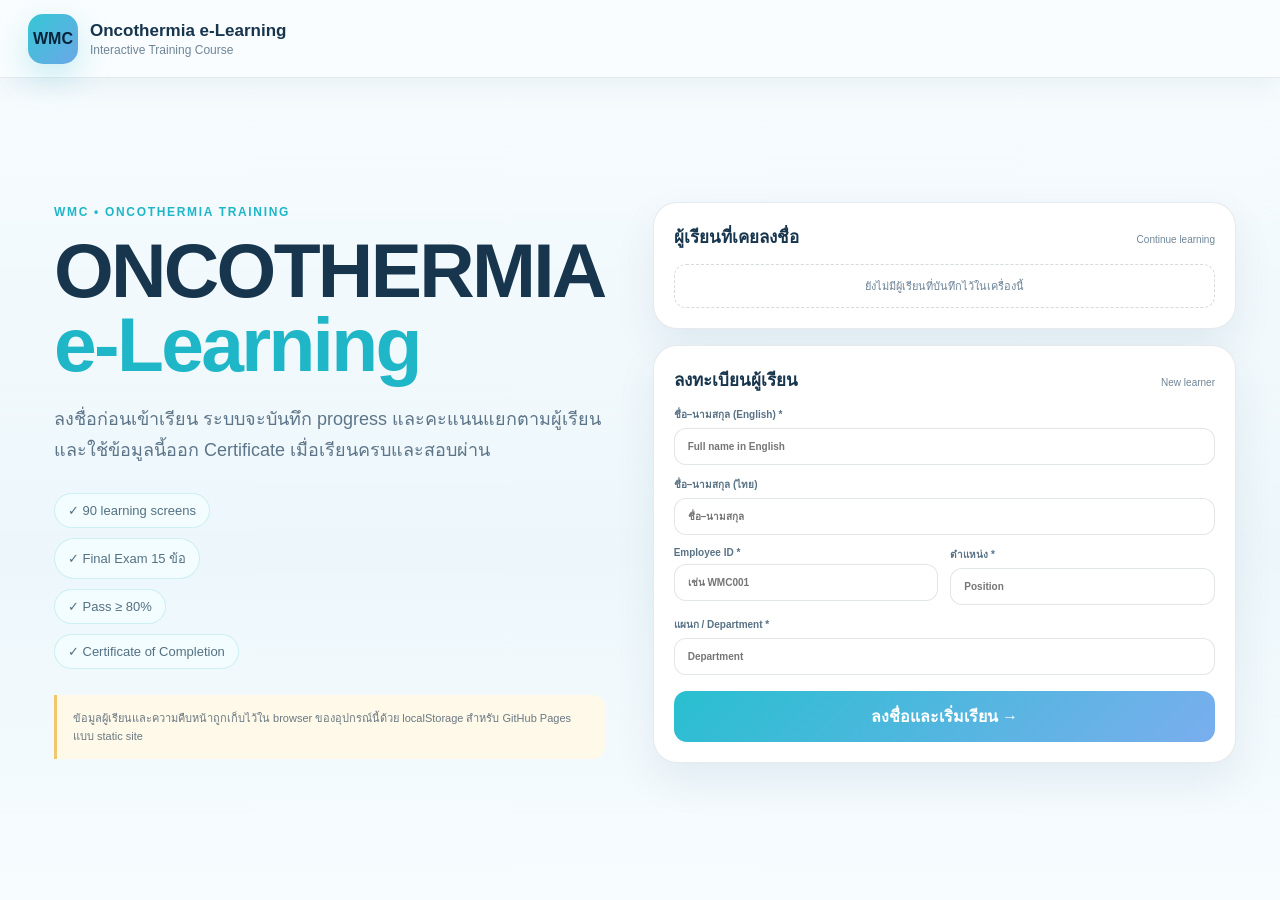
==== index.html @ c60dc958 "upload" ====
<!doctype html>
<html lang="th">
<head>
  <meta charset="utf-8">
  <meta name="viewport" content="width=device-width, initial-scale=1, viewport-fit=cover">
  <meta name="theme-color" content="#f6fbfe">
  <title>Oncothermia e-Learning | WMC</title>
  <link rel="stylesheet" href="styles.css?v=18.0">
</head>
<body class="signedOut">
<div id="app">
  <header class="topbar">
    <button class="brand" id="homeBtn" aria-label="Course home">
      <span class="brandMark">WMC</span>
      <span><b>Oncothermia e‑Learning</b><small>Interactive Training Course</small></span>
    </button>

    <div class="progressWrap">
      <div class="progressLabel"><span>COURSE PROGRESS</span><strong id="progressText">0%</strong></div>
      <div class="progress"><i id="progressBar"></i></div>
    </div>

    <div class="learnerChip">
      <span class="learnerAvatar" id="userInitials">WMC</span>
      <span class="learnerInfo"><b id="userName">Learner</b><small id="userMeta"></small></span>
      <button id="switchLearnerBtn" type="button">เปลี่ยนผู้เรียน</button>
    </div>

    <nav class="topActions">
      <button id="fullscreenBtn" type="button">⛶ Full screen</button>
      <button id="examBtn" type="button">📝 Final Exam</button>
      <button id="certificateBtn" type="button">🏅 Certificate</button>
    </nav>
  </header>

  <main>
    <section id="signinView" class="view signinView">
      <div class="signinHero">
        <div class="kicker">WMC • ONCOTHERMIA TRAINING</div>
        <h1>ONCOTHERMIA<br><span>e‑Learning</span></h1>
        <p>ลงชื่อก่อนเข้าเรียน ระบบจะบันทึก progress และคะแนนแยกตามผู้เรียน และใช้ข้อมูลนี้ออก Certificate เมื่อเรียนครบและสอบผ่าน</p>
        <div class="signinFeatures">
          <span>✓ 90 learning screens</span>
          <span>✓ Final Exam 15 ข้อ</span>
          <span>✓ Pass ≥ 80%</span>
          <span>✓ Certificate of Completion</span>
        </div>
        <div class="signinNotice">ข้อมูลผู้เรียนและความคืบหน้าถูกเก็บไว้ใน browser ของอุปกรณ์นี้ด้วย localStorage สำหรับ GitHub Pages แบบ static site</div>
      </div>

      <div class="signinPanel">
        <div class="savedBox">
          <div class="panelTitle"><span>ผู้เรียนที่เคยลงชื่อ</span><small>Continue learning</small></div>
          <div id="savedLearners" class="savedLearners"></div>
        </div>

        <form id="signinForm" class="registrationCard">
          <div class="panelTitle"><span>ลงทะเบียนผู้เรียน</span><small>New learner</small></div>
          <div class="formGrid">
            <label class="full">ชื่อ–นามสกุล (English) *<input id="regNameEn" autocomplete="name" placeholder="Full name in English" required></label>
            <label class="full">ชื่อ–นามสกุล (ไทย)<input id="regNameTh" placeholder="ชื่อ–นามสกุล"></label>
            <label>Employee ID *<input id="regEmployeeId" placeholder="เช่น WMC001" required></label>
            <label>ตำแหน่ง *<input id="regPosition" placeholder="Position" required></label>
            <label class="full">แผนก / Department *<input id="regDepartment" placeholder="Department" required></label>
          </div>
          <button class="primary signinSubmit" type="submit">ลงชื่อและเริ่มเรียน →</button>
        </form>
      </div>
    </section>

    <section id="homeView" class="view homeView hidden">
      <div class="heroCopy">
        <div class="kicker">WMC • ONCOTHERMIA TRAINING</div>
        <h1>ONCOTHERMIA<br><span>อองโคเทอร์เมียกับการรักษามะเร็ง</span></h1>
        <p>e‑Learning สร้างจาก PowerPoint ฉบับที่จัดรูปแบบเสร็จแล้ว โดยคงเนื้อหาและภาพต้นฉบับ พร้อมระบบติดตามความคืบหน้า แบบทดสอบ และ Certificate</p>
        <div class="welcomeLine">ยินดีต้อนรับ <b id="welcomeName"></b></div>
        <div class="heroStats"><div><b>5</b><span>Lessons</span></div><div><b>90</b><span>Screens</span></div><div><b>15</b><span>Exam questions</span></div></div>
        <div class="heroButtons"><button class="primary" id="startBtn" type="button">เริ่มเรียน →</button><button id="resumeBtn" type="button">เรียนต่อจากล่าสุด</button></div>
      </div>
      <div class="heroImage"><img src="assets/slides/slide-001.png?v=7.0" alt="Oncothermia course cover"></div>
      <div class="lessonGrid" id="lessonGrid"></div>
      <div class="sourceNote">เนื้อหาในคอร์สนี้ยึดตาม PPTX ต้นฉบับ รวมถึง evidence และ case examples ตามแหล่งข้อมูลและช่วงเวลาที่ปรากฏในต้นฉบับ</div>
    </section>

    <section id="courseView" class="view courseView hidden">
      <aside class="lessonRail" id="lessonRail"></aside>
      <div class="viewerColumn">
        <div class="viewerMeta"><div><span id="lessonLabel"></span><b id="slideTitle"></b></div><span id="screenCounter"></span></div>
        <div class="slideStage" id="slideStage"></div>
        <div class="viewerControls"><button id="prevBtn" type="button">← Back</button><div class="dots" id="lessonDots"></div><button class="primary" id="nextBtn" type="button">Next →</button></div>
      </div>
    </section>

    <section id="examView" class="view examView hidden">
      <div class="examHeader"><div><div class="kicker">FINAL ASSESSMENT</div><h2>Final Exam</h2><p>15 ข้อ • เกณฑ์ผ่าน 80% • ทำซ้ำได้</p></div><div class="scoreBadge" id="scoreBadge">Not attempted</div></div>
      <form id="examForm"></form>
      <div class="examSubmit"><button type="button" class="primary" id="submitExamBtn">ส่งคำตอบ</button><button type="button" id="backCourseBtn">กลับบทเรียน</button></div>
    </section>

    <section id="certView" class="view certView hidden">
      <div id="certLocked" class="locked"></div>
      <div id="certReady" class="hidden">
        <div class="certTools">
          <div class="certLearnerSummary"><b id="certProfileName"></b><span>Certificate uses the learner profile from sign-in.</span></div>
          <button id="printCertBtn" type="button">🖨 Print / Save PDF</button>
        </div>
                                <article class="certificate certSource" id="certificate">
          <img class="certSourceBg" src="assets/certificate/certificate-template.png" alt="WMC certificate template">
          <img class="certSourceMachineWm" src="assets/certificate/bed-tower-watermark-user.png" alt="Oncothermia machine watermark">
          <div class="certSourceName" id="certName">Learner name</div>
          <div class="certSourceNameTh" id="certThaiName"></div>
          <div class="certSourceCourse">“Oncothermia e‑Learning Program”</div>
          <div class="certSourceCourseTh">ได้ผ่านการเรียนและประเมินผลตามเกณฑ์กำหนดของหลักสูตรเรียบร้อยแล้ว</div>

          <div class="certSourceSignatureBlock">
            <img class="certSourceSignature" src="assets/certificate/signature-asawadech.png" alt="signature">
            <div class="certSourceSigLine"></div>
            <div class="certSourceSigner">Asawadech Sanbua, M.D.</div>
            <div class="certSourceSignerTh">นพ. อัศวเดช แสนบัว</div>
            <div class="certSourceRole">Radiation Oncology and Oncology</div>
            <div class="certSourceRoleTh">รังสีรักษาและมะเร็งวิทยา</div>
          </div>

          <div class="certSourceVerify">
            <div class="certSourceQRWrap">
              <img class="certSourceQRImg" id="certQrImg" alt="Certificate QR code">
              <div class="certSourceQRFallback hidden" id="certQrFallback">QR</div>
            </div>
            <div class="certSourceVerifyInfo">
              <div class="certSourceVerifyTitle">Certificate<br>Verification</div>
              <div class="certSourceVerifyId" id="certId">CERT-0000</div>
              <div class="certSourceVerifyDate" id="certDate">1 January 2026</div>
              <div class="certSourceVerifyMeta">Employee ID <b id="certEmployeeId"></b></div>
              <div class="certSourceVerifyMeta certSourceVerifyMeta2"><span id="certPosition"></span> • <span id="certDepartment"></span></div>
            </div>
          </div>
        </article>
      </div>
    </section>
  </main>
</div>
<div class="toast" id="toast"></div>
<script src="course-data.js?v=18.0"></script>
<script src="app.js?v=18.0"></script>
</body>
</html>
---- styles.css ----
:root{--navy:#071b2d;--navy2:#0b2e4b;--panel:#0d2942;--teal:#20b8c4;--cyan:#51dbe0;--blue:#4b94df;--white:#f7fbff;--ink:#eaf5ff;--muted:#95acc0;--line:rgba(255,255,255,.13);--good:#73dda0;--bad:#ff8f97;--gold:#f0c76c;--shadow:0 24px 70px rgba(0,0,0,.34);}
*{box-sizing:border-box}html,body{margin:0;min-height:100%;background:#051422;color:var(--ink);font-family:'Leelawadee UI','Tahoma','Arial',system-ui,sans-serif}button,input{font:inherit}.hidden{display:none!important}button{cursor:pointer}.topbar{height:92px;position:sticky;top:0;z-index:50;background:rgba(5,20,34,.96);backdrop-filter:blur(16px);border-bottom:1px solid var(--line);display:grid;grid-template-columns:minmax(230px,1fr) minmax(220px,360px) auto;gap:20px;align-items:center;padding:12px 22px}.brand{border:0;background:transparent;color:white;display:flex;gap:12px;align-items:center;text-align:left}.brandMark{width:50px;height:50px;border-radius:15px;display:grid;place-items:center;background:linear-gradient(135deg,var(--cyan),var(--blue));color:#06233a;font-weight:900;box-shadow:0 12px 35px rgba(32,184,196,.25)}.brand b{display:block;font-size:17px}.brand small{display:block;color:var(--muted);font-size:12px;margin-top:2px}.progressWrap{padding:10px 14px;border:1px solid rgba(81,219,224,.18);border-radius:16px;background:rgba(81,219,224,.05)}.progressLabel{display:flex;justify-content:space-between;font-size:11px;color:#b8dbe7;font-weight:800}.progress{height:6px;background:rgba(255,255,255,.08);border-radius:999px;margin-top:8px;overflow:hidden}.progress i{height:100%;display:block;width:0;background:linear-gradient(90deg,var(--cyan),var(--blue));transition:.3s}.topActions{display:flex;gap:8px}.topActions button,.heroButtons button,.viewerControls button,.examSubmit button,.certTools button{border:1px solid var(--line);background:rgba(255,255,255,.05);color:white;padding:11px 15px;border-radius:13px;font-weight:700}.primary{background:linear-gradient(135deg,var(--teal),var(--blue))!important;color:#062038!important;border-color:transparent!important}main{min-height:calc(100vh - 92px);background:radial-gradient(circle at 80% 0%,rgba(32,184,196,.12),transparent 34%),linear-gradient(135deg,#071b2d,#061320)}.view{max-width:1500px;margin:auto;padding:36px 34px 60px}.homeView{display:grid;grid-template-columns:1fr .9fr;gap:28px}.heroCopy{padding:40px 20px}.kicker{color:var(--cyan);font-size:12px;font-weight:900;letter-spacing:.14em}.heroCopy h1{font-size:clamp(43px,5vw,76px);line-height:1.02;margin:14px 0 20px;letter-spacing:-.03em}.heroCopy h1 span{font-size:.55em;color:#7ee2e5}.heroCopy p{font-size:18px;line-height:1.75;color:#cfe0eb;max-width:760px}.heroStats{display:flex;gap:12px;margin:26px 0}.heroStats div{min-width:130px;border:1px solid var(--line);background:rgba(255,255,255,.04);border-radius:18px;padding:15px}.heroStats b{font-size:30px;color:var(--cyan)}.heroStats span{display:block;color:var(--muted);font-size:12px}.heroButtons{display:flex;gap:10px}.heroImage{align-self:center;border-radius:24px;overflow:hidden;border:1px solid var(--line);box-shadow:var(--shadow);background:white}.heroImage img{display:block;width:100%}.lessonGrid{grid-column:1/-1;display:grid;grid-template-columns:repeat(5,1fr);gap:14px}.lessonCard{border:1px solid var(--line);background:linear-gradient(145deg,rgba(255,255,255,.07),rgba(255,255,255,.025));border-radius:20px;overflow:hidden;color:white;text-align:left;padding:0}.lessonCard img{width:100%;aspect-ratio:16/9;object-fit:cover;display:block;opacity:.9}.lessonCard .copy{padding:14px}.lessonCard b{display:block;font-size:15px}.lessonCard span{display:block;color:var(--muted);font-size:11px;margin-top:5px}.sourceNote{grid-column:1/-1;color:#b9cbd8;border-left:3px solid var(--gold);padding:10px 14px;background:rgba(240,199,108,.07);border-radius:0 12px 12px 0;font-size:12px}.courseView{max-width:none;display:grid;grid-template-columns:245px 1fr;gap:18px;padding:20px}.lessonRail{position:sticky;top:112px;height:calc(100vh - 132px);display:flex;flex-direction:column;gap:8px}.railLesson{border:1px solid var(--line);background:rgba(255,255,255,.035);color:#c4d4e1;border-radius:15px;text-align:left;padding:12px}.railLesson.active{background:rgba(32,184,196,.12);border-color:rgba(81,219,224,.42);color:white}.railLesson b{display:block;font-size:12px}.railLesson span{font-size:10px;color:var(--muted)}.viewerColumn{min-width:0}.viewerMeta{display:flex;justify-content:space-between;align-items:flex-end;gap:20px;margin:0 4px 10px}.viewerMeta span{display:block;color:var(--cyan);font-size:11px;font-weight:800}.viewerMeta b{font-size:16px}.viewerMeta #screenCounter{color:var(--muted);font-size:12px}.slideStage{background:#000;border:1px solid var(--line);border-radius:20px;overflow:hidden;box-shadow:var(--shadow);min-height:68vh;display:grid;place-items:center;position:relative}.slideStage img{width:100%;height:100%;max-height:calc(100vh - 210px);object-fit:contain;display:block}.videoWrap{width:100%;height:calc(100vh - 210px);min-height:500px;position:relative;background:#000;display:grid;place-items:center}.videoWrap video{width:100%;height:100%;object-fit:contain;background:#000}.videoHint{position:absolute;right:16px;bottom:16px;background:rgba(5,20,34,.88);border:1px solid var(--line);padding:8px 11px;border-radius:10px;color:#dceaf4;font-size:11px;pointer-events:none}.viewerControls{display:grid;grid-template-columns:auto 1fr auto;align-items:center;gap:14px;margin-top:12px}.viewerControls button:disabled{opacity:.35;cursor:not-allowed}.dots{display:flex;justify-content:center;flex-wrap:wrap;gap:4px;max-height:30px;overflow:hidden}.dots i{width:6px;height:6px;border-radius:50%;background:rgba(255,255,255,.15)}.dots i.on{background:var(--cyan)}.examView{max-width:980px}.examHeader{display:flex;justify-content:space-between;align-items:flex-end;margin-bottom:22px}.examHeader h2{font-size:46px;margin:4px 0}.examHeader p{color:var(--muted)}.scoreBadge{border:1px solid var(--line);padding:12px 16px;border-radius:16px;color:#cde0ec}.question{border:1px solid var(--line);background:rgba(255,255,255,.035);border-radius:20px;padding:20px;margin:12px 0}.question h3{font-size:16px;line-height:1.55;margin:0 0 12px}.question label{display:block;padding:10px 12px;border-radius:12px;color:#d4e4ee}.question label:hover{background:rgba(255,255,255,.04)}.question .feedback{font-size:12px;color:var(--muted);margin:10px 12px 0}.question.correct{border-color:rgba(115,221,160,.5)}.question.wrong{border-color:rgba(255,143,151,.5)}.examSubmit{display:flex;gap:10px;margin-top:22px}.certView{max-width:1100px}.locked{text-align:center;padding:80px 30px;border:1px solid var(--line);border-radius:24px;background:rgba(255,255,255,.035)}.locked .lockIcon{font-size:54px}.certTools{display:flex;gap:10px;align-items:end;margin-bottom:20px;flex-wrap:wrap}.certTools label{display:flex;flex-direction:column;gap:6px;font-size:12px;color:var(--muted);flex:1}.certTools input{min-width:260px;padding:12px 14px;border-radius:12px;border:1px solid var(--line);background:rgba(255,255,255,.07);color:white}.certificate{aspect-ratio:1.414/1;background:#fff;color:#12283a;padding:46px;border:14px solid #0b2e4a;outline:3px solid #d6ad50;outline-offset:-28px;display:flex;flex-direction:column;align-items:center;justify-content:center;text-align:center;position:relative;box-shadow:var(--shadow)}.certSeal{width:70px;height:70px;border-radius:50%;background:#0b2e4a;color:white;display:grid;place-items:center;font-weight:900}.certOverline{font-size:11px;letter-spacing:.2em;color:#a27b28;margin:10px}.certificate h2{font-family:Georgia,serif;font-size:48px;margin:0;color:#0b2e4a}.certificate p{margin:11px 0 5px}.certName{font-family:Georgia,serif;font-size:36px;min-width:70%;border-bottom:1px solid #bba266;padding:5px 15px}.certCourse{font-size:25px;font-weight:800;margin-top:8px}.certThai{color:#4a6378}.certMeta{width:85%;display:grid;grid-template-columns:repeat(3,1fr);gap:12px;margin-top:28px}.certMeta div{padding:10px;border-top:1px solid #d9d3c5}.certMeta span{display:block;font-size:10px;color:#7b8791}.certMeta b{font-size:12px}.certFooter{font-size:9px;color:#86919a;margin-top:18px}.toast{position:fixed;left:50%;bottom:30px;transform:translate(-50%,20px);opacity:0;pointer-events:none;background:#102c45;border:1px solid var(--line);padding:12px 16px;border-radius:12px;box-shadow:var(--shadow);transition:.25s;z-index:100}.toast.show{opacity:1;transform:translate(-50%,0)}
@media(max-width:1000px){.topbar{grid-template-columns:1fr auto;height:auto}.progressWrap{display:none}.topActions button:first-child{display:none}.homeView{grid-template-columns:1fr}.lessonGrid{grid-template-columns:repeat(2,1fr)}.courseView{grid-template-columns:1fr}.lessonRail{position:static;height:auto;flex-direction:row;overflow:auto}.railLesson{min-width:190px}.slideStage{min-height:auto}.videoWrap{height:auto;aspect-ratio:16/9;min-height:0}}@media(max-width:650px){.topbar{padding:9px 10px}.brandMark{width:40px;height:40px}.brand b{font-size:13px}.brand small{display:none}.topActions button{padding:8px;font-size:11px}.topActions button:nth-child(3){display:none}.view{padding:20px 14px}.heroCopy{padding:15px 2px}.heroStats div{min-width:0;flex:1}.lessonGrid{grid-template-columns:1fr}.viewerMeta b{font-size:13px}.courseView{padding:10px}.slideStage{border-radius:10px}.viewerControls{grid-template-columns:auto 1fr auto}.examHeader{align-items:flex-start;gap:10px}.scoreBadge{font-size:11px}.certificate{padding:25px;border-width:8px}.certificate h2{font-size:32px}.certName{font-size:24px}.certMeta{width:100%}.certTools input{min-width:100%}}
@media print{body{background:white}.topbar,.certTools,.locked{display:none!important}.certView{padding:0;max-width:none}.certificate{box-shadow:none;width:100%;height:auto;page-break-inside:avoid}}

/* Original PowerPoint animated GIF playback (slides 19–20) */
.gifPlayer{overflow:hidden;background:#000}.gifPlayer .animatedGif{width:100%;height:100%;max-height:none;object-fit:contain;background:#000;display:block}.replayBtn{position:absolute;right:16px;bottom:16px;border:1px solid rgba(255,255,255,.25);background:rgba(5,20,34,.82);color:#fff;padding:9px 13px;border-radius:11px;font-weight:800;backdrop-filter:blur(8px);z-index:2}.replayBtn:hover{background:rgba(32,184,196,.88);color:#061c2c}.gifPlayer:fullscreen .animatedGif{width:100vw;height:100vh;object-fit:contain}

/* PowerPoint animation playback: original GIFs converted losslessly in timing to lightweight MP4 */
.pptAnimation{overflow:hidden;background:#000}.pptAnimation .pptVideo{width:100%;height:100%;object-fit:contain;background:#000;display:block}.replayBtn,.pauseBtn{position:absolute;bottom:16px;border:1px solid rgba(255,255,255,.25);background:rgba(5,20,34,.78);color:#fff;padding:9px 13px;border-radius:11px;font-weight:800;backdrop-filter:blur(8px);z-index:3}.replayBtn{right:16px}.pauseBtn{right:112px}.replayBtn:hover,.pauseBtn:hover{background:rgba(32,184,196,.9);color:#061c2c}


/* v4: never crop teaching slides or PowerPoint animation frames */
.slideStage{
  width:100%;
  height:calc(100vh - 215px);
  min-height:520px;
  max-height:860px;
  overflow:hidden;
  display:flex;
  align-items:center;
  justify-content:center;
  background:#000;
}
.slideStage > img{
  width:auto !important;
  height:auto !important;
  max-width:100% !important;
  max-height:100% !important;
  object-fit:contain !important;
  object-position:center center !important;
  flex:0 0 auto;
}
.videoWrap,
.pptAnimation{
  width:100% !important;
  height:100% !important;
  min-height:0 !important;
  display:flex !important;
  align-items:center !important;
  justify-content:center !important;
  overflow:hidden !important;
  background:#000 !important;
}
.videoWrap video,
.pptAnimation .pptVideo{
  width:100% !important;
  height:100% !important;
  max-width:100% !important;
  max-height:100% !important;
  object-fit:contain !important;
  object-position:center center !important;
}
@media(max-width:1000px){
  .slideStage{height:auto;min-height:0;aspect-ratio:16/9;max-height:none}
  .videoWrap,.pptAnimation{height:100% !important;aspect-ratio:auto !important}
}

/* v5: learner sign-in + per-user course records */
.topbar{grid-template-columns:minmax(230px,1fr) minmax(220px,340px) minmax(250px,340px) auto;gap:14px}
.learnerChip{display:flex;align-items:center;gap:9px;border:1px solid rgba(81,219,224,.18);background:rgba(81,219,224,.045);border-radius:16px;padding:7px 8px 7px 9px;min-width:0}
.learnerAvatar{width:35px;height:35px;flex:0 0 35px;border-radius:12px;background:linear-gradient(135deg,var(--cyan),var(--blue));display:grid;place-items:center;color:#06233a;font-size:11px;font-weight:900}
.learnerInfo{min-width:0;flex:1}.learnerInfo b,.learnerInfo small{display:block;white-space:nowrap;overflow:hidden;text-overflow:ellipsis}.learnerInfo b{font-size:12px}.learnerInfo small{font-size:9px;color:var(--muted);margin-top:2px}.learnerChip button{border:1px solid var(--line);background:rgba(255,255,255,.04);color:#d9e7ef;border-radius:10px;padding:7px 8px;font-size:9px;font-weight:800}
.signedOut .progressWrap,.signedOut .learnerChip,.signedOut .topActions{display:none}.signedOut .topbar{grid-template-columns:1fr;height:78px}.signedOut main{min-height:calc(100vh - 78px)}
.signinView{max-width:1260px;display:grid;grid-template-columns:.9fr 1.1fr;gap:38px;align-items:center;min-height:calc(100vh - 92px);padding-top:46px;padding-bottom:46px}
.signinHero{padding:30px 10px}.signinHero h1{font-size:clamp(52px,6vw,82px);line-height:.96;margin:15px 0 22px;letter-spacing:-.035em}.signinHero h1 span{color:var(--cyan)}.signinHero>p{font-size:18px;line-height:1.75;color:#d1e2ed;max-width:570px}.signinFeatures{display:grid;gap:10px;margin:26px 0}.signinFeatures span{width:max-content;max-width:100%;padding:9px 13px;border-radius:999px;background:rgba(32,184,196,.08);border:1px solid rgba(81,219,224,.2);color:#ccecf0;font-size:13px}.signinNotice{margin-top:26px;padding:14px 16px;border-left:3px solid var(--gold);background:rgba(240,199,108,.07);border-radius:0 12px 12px 0;color:#c9d7df;font-size:11px;line-height:1.65}
.signinPanel{display:grid;gap:16px}.savedBox,.registrationCard{border:1px solid var(--line);background:linear-gradient(145deg,rgba(255,255,255,.075),rgba(255,255,255,.025));border-radius:24px;padding:20px;box-shadow:var(--shadow)}.panelTitle{display:flex;align-items:baseline;justify-content:space-between;gap:12px;margin-bottom:14px}.panelTitle span{font-size:17px;font-weight:900}.panelTitle small{font-size:10px;color:var(--muted)}.savedLearners{display:grid;gap:8px;max-height:205px;overflow:auto}.savedLearner{width:100%;display:grid;grid-template-columns:42px 1fr auto;align-items:center;gap:10px;padding:10px;border:1px solid var(--line);border-radius:14px;background:rgba(255,255,255,.035);color:white;text-align:left}.savedLearner:hover{border-color:rgba(81,219,224,.42);background:rgba(32,184,196,.08)}.savedLearner .avatar{width:38px;height:38px;border-radius:12px;background:rgba(81,219,224,.13);display:grid;place-items:center;color:var(--cyan);font-size:11px;font-weight:900}.savedLearner b,.savedLearner small{display:block}.savedLearner b{font-size:12px}.savedLearner small{font-size:9px;color:var(--muted);margin-top:2px}.savedLearner .continue{font-size:10px;color:var(--cyan);font-weight:800}.noLearners{padding:12px;border:1px dashed var(--line);border-radius:12px;color:var(--muted);font-size:11px;text-align:center}
.formGrid{display:grid;grid-template-columns:1fr 1fr;gap:12px}.formGrid label{display:flex;flex-direction:column;gap:6px;color:#bad0df;font-size:10px;font-weight:700}.formGrid label.full{grid-column:1/-1}.formGrid input{width:100%;border:1px solid var(--line);background:rgba(255,255,255,.055);color:white;border-radius:12px;padding:12px 13px;outline:none}.formGrid input:focus{border-color:rgba(81,219,224,.65);box-shadow:0 0 0 3px rgba(81,219,224,.08)}.signinSubmit{width:100%;margin-top:16px;padding:13px 16px!important;border-radius:13px;border:0;font-weight:900}
.welcomeLine{display:inline-flex;margin-top:14px;padding:7px 11px;border-radius:999px;background:rgba(81,219,224,.08);border:1px solid rgba(81,219,224,.18);font-size:12px;color:#cde8ee}.welcomeLine b{margin-left:5px;color:var(--cyan)}
.certLearnerSummary{flex:1;display:flex;flex-direction:column;gap:3px}.certLearnerSummary b{font-size:13px}.certLearnerSummary span{font-size:10px;color:var(--muted)}.certThaiName{font-size:17px;color:#526d82;margin-top:7px}.certIdentity{display:flex;justify-content:center;gap:28px;flex-wrap:wrap;margin-top:12px;color:#627584;font-size:9px}.certIdentity b{color:#24435b}.certFooter{margin-top:12px}

@media(max-width:1280px){.topbar{grid-template-columns:minmax(220px,1fr) 280px auto}.learnerChip{display:none}.signinView{grid-template-columns:1fr 1.15fr}}
@media(max-width:1000px){.signinView{grid-template-columns:1fr;min-height:auto}.signinHero{padding:10px 4px}.signinHero h1{font-size:58px}.savedLearners{max-height:none}.signedOut .topbar{grid-template-columns:1fr}.signedOut .brand{justify-self:start}}
@media(max-width:650px){.signinView{padding:22px 14px}.signinHero h1{font-size:48px}.signinHero>p{font-size:15px}.formGrid{grid-template-columns:1fr}.formGrid label.full{grid-column:auto}.savedLearner{grid-template-columns:38px 1fr}.savedLearner .continue{display:none}.certIdentity{gap:8px 16px}.certThaiName{font-size:13px}}
@media print{.signinView{display:none!important}.certIdentity{font-size:8pt}.certThaiName{font-size:13pt}}
@media(min-width:1281px){.topbar{grid-template-columns:minmax(220px,1fr) minmax(190px,300px) minmax(210px,280px) auto}.topActions button{padding:10px 12px;font-size:12px}}


/* v6: Light theme inspired by Hormone e-Learning */
:root{
  --navy:#17354d;
  --navy2:#2a5878;
  --panel:#ffffff;
  --teal:#1fb7c8;
  --cyan:#35c7d5;
  --blue:#6ba7e7;
  --white:#ffffff;
  --ink:#17354d;
  --muted:#6f8597;
  --line:rgba(23,53,77,.12);
  --shadow:0 18px 40px rgba(17,64,100,.08);
}
html,body{background:#eef7fb;color:var(--ink)}
main{background:linear-gradient(180deg,#f6fbfe 0%,#edf7fb 58%,#f7fcff 100%)!important}
.topbar{background:rgba(250,253,255,.96)!important;border-bottom:1px solid rgba(23,53,77,.09)!important;box-shadow:0 10px 24px rgba(24,74,108,.05)}
.brand{color:var(--ink)!important}.brand small{color:#6f8597!important}
.progressWrap{background:#fff!important;border:1px solid rgba(23,53,77,.10)!important;box-shadow:var(--shadow)}
.progressLabel{color:#47657d!important}.progress{background:#dfeef5!important}.progress i{background:linear-gradient(90deg,#34c5d8,#75aee9)!important}
.topActions button,.heroButtons button,.viewerControls button,.examSubmit button,.certTools button{background:#fff!important;color:var(--ink)!important;border:1px solid rgba(23,53,77,.12)!important;box-shadow:0 6px 18px rgba(24,74,108,.06)}
.primary{background:linear-gradient(135deg,#28bfd0,#7aaeee)!important;color:#fff!important;border-color:transparent!important}
.learnerChip{background:#fff!important;border:1px solid rgba(23,53,77,.10)!important;box-shadow:var(--shadow)}
.learnerChip button{background:#f6fbfe!important;color:var(--ink)!important;border:1px solid rgba(23,53,77,.10)!important}
.heroImage,.savedBox,.registrationCard,.locked,.question{background:#fff!important;border:1px solid rgba(23,53,77,.10)!important;box-shadow:var(--shadow)}
.kicker,.viewerMeta span,.welcomeLine b,.savedLearner .continue,.signinHero h1 span{color:#1fb7c8!important}
.heroCopy p,.signinHero>p,.locked,.question .feedback,.examHeader p,.sourceNote,.signinNotice{color:#5d7588!important}
.heroStats div{background:#fff!important;border:1px solid rgba(23,53,77,.10)!important;box-shadow:var(--shadow)}
.heroStats b{color:#1fb7c8!important}.heroStats span{color:#6f8597!important}
.sourceNote{background:#fff9e9!important;border-left:3px solid #e1b85d!important}
.lessonCard{background:#fff!important;border:1px solid rgba(23,53,77,.10)!important;color:var(--ink)!important;box-shadow:var(--shadow)}
.lessonCard span{color:#6f8597!important}
.courseView{background:transparent!important}
.lessonRail{gap:10px}
.railLesson{background:#fff!important;color:var(--ink)!important;border:1px solid rgba(23,53,77,.10)!important;box-shadow:0 8px 18px rgba(24,74,108,.05)}
.railLesson.active{background:linear-gradient(180deg,#f2fdff 0%,#ffffff 100%)!important;border-color:rgba(31,183,200,.5)!important;box-shadow:0 12px 28px rgba(31,183,200,.12)}
.railLesson span{color:#6f8597!important}
.viewerMeta b,#screenCounter{color:var(--ink)!important}
.slideStage{background:#fff!important;border:1px solid rgba(23,53,77,.10)!important;box-shadow:var(--shadow)!important}
.videoWrap,.pptAnimation{background:#f7fbfe!important}
.videoWrap video,.pptAnimation .pptVideo{background:#f7fbfe!important}
.replayBtn,.pauseBtn{background:rgba(255,255,255,.92)!important;color:var(--ink)!important;border:1px solid rgba(23,53,77,.12)!important;box-shadow:0 6px 18px rgba(24,74,108,.08)}
.replayBtn:hover,.pauseBtn:hover{background:#1fb7c8!important;color:#fff!important}
.dots i{background:rgba(23,53,77,.16)!important}.dots i.on{background:#1fb7c8!important}
.examHeader h2,.panelTitle span,.heroCopy h1,.signinHero h1,.viewerMeta b,.certificate h2{color:var(--ink)!important}
.scoreBadge{background:#fff!important;border:1px solid rgba(23,53,77,.10)!important;color:var(--ink)!important;box-shadow:var(--shadow)}
.question h3,label{color:var(--ink)!important}
.question label:hover{background:#f6fbfe!important}
.question.correct{border-color:rgba(92,194,128,.5)!important;background:#f7fff9!important}
.question.wrong{border-color:rgba(235,115,115,.4)!important;background:#fff8f8!important}
.certTools label{color:#6f8597!important}.certTools input{background:#fff!important;color:var(--ink)!important;border:1px solid rgba(23,53,77,.12)!important}
.toast{background:#fff!important;color:var(--ink)!important;border:1px solid rgba(23,53,77,.12)!important;box-shadow:var(--shadow)}
.savedLearner{background:#fff!important;border:1px solid rgba(23,53,77,.10)!important;color:var(--ink)!important}
.savedLearner:hover{background:#f2fdff!important;border-color:rgba(31,183,200,.45)!important}
.savedLearner .avatar{background:rgba(31,183,200,.10)!important;color:#1fb7c8!important}
.savedLearner small,.learnerInfo small,.certLearnerSummary span,.certTools label,.panelTitle small,.savedLearner small{color:#6f8597!important}
.noLearners{background:#fff!important;border:1px dashed rgba(23,53,77,.18)!important;color:#6f8597!important}
.formGrid label{color:#587285!important}.formGrid input{background:#fff!important;color:var(--ink)!important;border:1px solid rgba(23,53,77,.12)!important}
.signinFeatures span,.welcomeLine{background:#f3fcfe!important;border:1px solid rgba(31,183,200,.18)!important;color:#537183!important}
.signinNotice{background:#fff9e9!important;color:#6a7882!important}
.signedOut .topbar{background:rgba(250,253,255,.96)!important}
.certificate{box-shadow:0 24px 60px rgba(17,64,100,.10)!important}
@media(max-width:1000px){.topbar{background:#fbfeff!important}}


/* v8 certificate redesign */
.certElegant{aspect-ratio:1.414/1;background:#fffdf9!important;color:#0f5f55!important;padding:34px 38px 28px!important;border:6px solid #0a6a57!important;outline:3px solid #d9ab47!important;outline-offset:-15px!important;justify-content:flex-start!important;overflow:hidden;box-shadow:0 22px 60px rgba(18,78,92,.14)!important}
.certElegant::before,.certElegant::after{content:"";position:absolute;inset:0;pointer-events:none}
.certElegant::before{background:linear-gradient(135deg,rgba(9,107,83,.06),transparent 28%),linear-gradient(315deg,rgba(9,107,83,.05),transparent 28%)}
.certElegant::after{inset:18px;border:1.5px solid rgba(217,171,71,.72)}
.certCorner{position:absolute;width:170px;height:110px;pointer-events:none}
.certCorner::before,.certCorner::after{content:"";position:absolute;border-radius:0 0 90px 0}
.certCorner-tl{left:0;top:0}.certCorner-tr{right:0;top:0;transform:scaleX(-1)}.certCorner-bl{left:0;bottom:0;transform:scaleY(-1)}.certCorner-br{right:0;bottom:0;transform:scale(-1)}
.certCorner::before{left:-24px;top:-26px;width:165px;height:120px;background:linear-gradient(135deg,#0c6a57 0%,#0a755f 48%,#14553a 100%);border:4px solid #d8ab4f;box-shadow:0 2px 0 rgba(255,255,255,.55) inset}
.certCorner::after{left:10px;top:8px;width:112px;height:74px;border:2px solid rgba(255,244,219,.8);background:transparent}
.certBgPattern{position:absolute;opacity:.12;pointer-events:none}
.certBgPattern-left{left:34px;top:120px;bottom:48px;width:165px;background:radial-gradient(circle at 50% 4%,transparent 76%,rgba(190,210,205,.5) 77% 78%,transparent 79%),linear-gradient(180deg,transparent 0 8%,rgba(190,210,205,.8) 8% 8.6%,transparent 8.6% 16%,rgba(190,210,205,.75) 16% 16.7%,transparent 16.7% 100%);filter:blur(.2px)}
.certBgPattern-right{right:28px;top:86px;bottom:62px;width:165px;background:radial-gradient(circle at 20% 10%,rgba(190,210,205,.4) 0 4px,transparent 4px),radial-gradient(circle at 50% 28%,rgba(190,210,205,.4) 0 4px,transparent 4px),radial-gradient(circle at 72% 52%,rgba(190,210,205,.4) 0 4px,transparent 4px),linear-gradient(28deg,transparent 48%,rgba(190,210,205,.32) 48.5% 49.5%,transparent 50%),linear-gradient(-24deg,transparent 45%,rgba(190,210,205,.28) 45.5% 46.4%,transparent 47%)}
.certTopBrand{position:relative;z-index:2;text-align:center;margin-top:6px}.certLogoWrap{display:flex;flex-direction:column;align-items:center;gap:2px}.certLogoCircle{width:88px;height:88px;border-radius:50%;border:4px solid #0e6d5a;color:#0e6d5a;display:grid;place-items:center;font-weight:900;font-size:26px;letter-spacing:.04em;background:radial-gradient(circle at 30% 30%,#f9fffd,#e8f6f0)}.certLogoSub{font-size:8px;letter-spacing:.18em;color:#0e6d5a;margin-top:2px}.certHospitalName{font-family:Georgia,serif;font-size:18px;font-weight:700;color:#125848;margin-top:5px}.certHospitalThai{font-size:11px;font-weight:700;color:#1a6a59}.certCenterName{font-family:Georgia,serif;font-size:16px;font-weight:700;color:#0b6a57;margin-top:6px}.certCenterThai{font-size:10px;font-weight:700;color:#0e6d5a}
.certTitleRow{display:flex;align-items:center;justify-content:center;gap:14px;margin-top:16px;position:relative;z-index:2}.certFlourish{font-size:28px;color:#b2862f}.certElegant .certOverline{font-family:Georgia,serif;font-size:31px;letter-spacing:.02em;color:#a87418;margin:0;font-weight:700}.certOverlineThai{font-size:19px;font-weight:800;color:#b07f22;margin-top:2px}
.certSubcopy{margin-top:12px;font-family:Georgia,serif;font-size:17px;color:#2d5e54}.certSubcopyThai{font-size:15px;font-weight:700;color:#2d6a5d;margin-top:2px}
.certElegant .certName{font-family:Georgia,serif;font-size:43px;letter-spacing:.02em;color:#0f6f5f;min-width:unset;border-bottom:none;padding:0;margin-top:16px;line-height:1.12;font-weight:700;text-transform:uppercase}.certElegant .certThaiName{font-size:24px;color:#0c6657;margin-top:4px;font-weight:700}.certBodyLine{margin-top:16px;font-family:Georgia,serif;font-size:17px;color:#2f5f57}.certElegant .certCourse{font-family:Georgia,serif;font-size:25px;font-weight:700;margin-top:7px;color:#0f6a57}.certElegant .certThai{margin-top:4px;color:#6b7b76;font-size:15px}
.certSignatureWrap{margin-top:18px;text-align:center;position:relative;z-index:2}.certSignature{font-family:"Brush Script MT","Segoe Script",cursive;font-size:58px;line-height:1;color:#6f8ef2;transform:rotate(-8deg);margin-bottom:-8px}.certSignatureLine{width:186px;height:1.5px;background:#b49049;margin:8px auto}.certSignerName{font-family:Georgia,serif;font-size:14px;font-weight:700;color:#226251}.certSignerThai{font-size:11px;font-weight:700;color:#266150}.certSignerRole,.certSignerRoleThai{font-size:10px;color:#61726a;margin-top:3px}
.certVerificationBox{position:absolute;right:42px;bottom:46px;display:grid;grid-template-columns:92px 1fr;gap:14px;align-items:center;background:#fff;border:1.5px solid #d9ab47;border-radius:16px;padding:15px 18px;min-width:310px;box-shadow:0 12px 25px rgba(14,63,70,.08);z-index:3}.certQrPlaceholder{display:grid;place-items:center;height:72px;border-right:1px solid rgba(217,171,71,.35);font-size:12px;font-weight:700;color:#0a6b59;text-align:center;padding-right:8px}.certVerifyTitle{font-size:15px;line-height:1.05;font-weight:800;color:#0a6b59}.certVerifyId{font-size:13px;color:#1a2730;margin-top:6px}.certVerifyDate{font-size:11px;color:#667770;margin-top:2px}.certVerifyMeta{font-size:10px;color:#5e6e69;margin-top:4px}.certVerifyMeta b{color:#18473e}
@media(max-width:650px){.certElegant{padding:20px 20px 24px!important}.certLogoCircle{width:56px;height:56px;font-size:18px}.certHospitalName{font-size:14px}.certCenterName{font-size:12px}.certElegant .certOverline{font-size:19px}.certOverlineThai{font-size:13px}.certElegant .certName{font-size:25px}.certElegant .certThaiName{font-size:16px}.certElegant .certCourse{font-size:17px}.certBodyLine,.certSubcopy,.certSubcopyThai,.certElegant .certThai{font-size:11px}.certSignature{font-size:32px}.certVerificationBox{position:static;margin-top:16px;min-width:0;width:100%;grid-template-columns:72px 1fr;padding:10px 12px}.certBgPattern-left,.certBgPattern-right,.certCorner{display:none}}
@media print{.certElegant{outline-offset:-12px!important;border-width:5px!important;box-shadow:none!important}.certVerificationBox{box-shadow:none}.certTopBrand,.certTitleRow,.certSignatureWrap{break-inside:avoid}}


/* v9 certificate upgrade: more luxurious, custom signature */
.certRoyal{position:relative;aspect-ratio:1.414/1;background:#fffef9!important;color:#0d5f58!important;padding:34px 40px 26px!important;border:4px solid #0f6b59!important;outline:2px solid #cf9a34!important;outline-offset:-12px!important;display:flex;flex-direction:column;align-items:center;justify-content:flex-start;text-align:center;overflow:hidden;box-shadow:0 28px 70px rgba(18,78,92,.16)!important}
.certRoyal::before{content:"";position:absolute;inset:22px;border:1.5px solid #d5aa53;pointer-events:none}
.certRoyal::after{content:"";position:absolute;inset:28px;border:1px solid rgba(15,107,89,.14);pointer-events:none}
.certRoyal__frameOuter,.certRoyal__frameInner{display:none}
.certRoyal__corner{position:absolute;width:150px;height:92px;z-index:1}
.certRoyal__corner::before,.certRoyal__corner::after{content:"";position:absolute}
.certRoyal__corner.tl{left:0;top:0}.certRoyal__corner.tr{right:0;top:0;transform:scaleX(-1)}.certRoyal__corner.bl{left:0;bottom:0;transform:scaleY(-1)}.certRoyal__corner.br{right:0;bottom:0;transform:scale(-1)}
.certRoyal__corner::before{left:0;top:0;width:122px;height:76px;background:linear-gradient(135deg,#0b6a57 0%,#12846f 58%,#14694f 100%);border-right:4px solid #d6aa4f;border-bottom:4px solid #d6aa4f;border-bottom-right-radius:54px}
.certRoyal__corner::after{left:16px;top:14px;width:84px;height:40px;border:2px solid rgba(255,244,219,.8);border-right:none;border-bottom:none;border-top-left-radius:18px;border-bottom-right-radius:40px}
.certRoyal__watermark{position:absolute;pointer-events:none;opacity:.12}
.certRoyal__watermark.left{left:26px;top:106px;width:168px;height:510px;background:linear-gradient(180deg,transparent 0 14%,rgba(182,194,187,.7) 14% 14.5%,transparent 14.5% 30%,rgba(182,194,187,.6) 30% 30.5%,transparent 30.5%),radial-gradient(ellipse at 50% 8%,transparent 69%,rgba(182,194,187,.62) 70% 71%,transparent 72%),radial-gradient(ellipse at 50% 28%,transparent 69%,rgba(182,194,187,.62) 70% 71%,transparent 72%),radial-gradient(ellipse at 50% 48%,transparent 69%,rgba(182,194,187,.62) 70% 71%,transparent 72%),radial-gradient(ellipse at 50% 68%,transparent 69%,rgba(182,194,187,.62) 70% 71%,transparent 72%),radial-gradient(ellipse at 50% 88%,transparent 69%,rgba(182,194,187,.62) 70% 71%,transparent 72%)}
.certRoyal__watermark.right{right:24px;top:118px;width:190px;height:420px;background:radial-gradient(circle at 18% 14%,rgba(184,196,190,.75) 0 3px,transparent 4px),radial-gradient(circle at 56% 12%,rgba(184,196,190,.75) 0 3px,transparent 4px),radial-gradient(circle at 78% 26%,rgba(184,196,190,.75) 0 3px,transparent 4px),radial-gradient(circle at 40% 38%,rgba(184,196,190,.75) 0 3px,transparent 4px),radial-gradient(circle at 70% 56%,rgba(184,196,190,.75) 0 3px,transparent 4px),radial-gradient(circle at 28% 70%,rgba(184,196,190,.75) 0 3px,transparent 4px),linear-gradient(25deg,transparent 46%,rgba(184,196,190,.35) 46.5% 47.4%,transparent 48%),linear-gradient(-19deg,transparent 54%,rgba(184,196,190,.35) 54.5% 55.4%,transparent 56%),linear-gradient(63deg,transparent 48%,rgba(184,196,190,.28) 48.5% 49.2%,transparent 49.7%)}
.certRoyal__top{position:relative;z-index:2;margin-top:4px}.certRoyal__logo{width:86px;height:86px;border-radius:50%;border:4px solid #0f6d5a;display:grid;place-items:center;margin:0 auto;font-weight:900;font-size:24px;color:#0f6d5a;background:#fff;letter-spacing:.04em;box-shadow:0 0 0 6px rgba(15,109,90,.06) inset}.certRoyal__logo::after{content:"WORLD MEDICAL HOSPITAL";position:absolute;margin-top:108px;font-size:8px;letter-spacing:.25em;color:#3b887a;font-weight:700}
.certRoyal__hospitalEn{font-family:Georgia,serif;font-size:20px;font-weight:700;color:#124f44;margin-top:18px}.certRoyal__hospitalTh{font-size:12px;font-weight:700;color:#145e4f}.certRoyal__centerEn{font-family:Georgia,serif;font-size:18px;font-weight:700;color:#0f6655;margin-top:8px}.certRoyal__centerTh{font-size:11px;font-weight:700;color:#0f6655}
.certRoyal__titleBlock{position:relative;z-index:2;display:flex;align-items:center;justify-content:center;gap:18px;margin-top:18px}.certRoyal__ornament{font-size:32px;color:#b17e1f;line-height:1}.certRoyal__titleEn{font-family:Georgia,serif;font-size:34px;font-weight:700;color:#b37b16;letter-spacing:.02em}.certRoyal__titleTh{font-size:18px;font-weight:800;color:#c08a22;margin-top:2px}
.certRoyal__introEn{margin-top:14px;font-family:Georgia,serif;font-size:16px;color:#214f48}.certRoyal__introTh{font-size:14px;font-weight:700;color:#2a665c;margin-top:2px}
.certRoyal .certName{position:relative;z-index:2;font-family:Georgia,serif;font-size:44px;line-height:1.08;margin-top:18px;color:#0d736b;border-bottom:none;padding:0;font-weight:700;letter-spacing:.01em;text-transform:uppercase;min-width:unset}.certRoyal .certThaiName{font-size:22px;font-weight:700;color:#0d6f63;margin-top:6px}
.certRoyal__bodyEn{position:relative;z-index:2;margin-top:18px;font-family:Georgia,serif;font-size:16px;color:#2d5550}.certRoyal .certCourse{position:relative;z-index:2;font-family:Georgia,serif;font-size:25px;font-weight:700;margin-top:8px;color:#0c6a5c}.certRoyal .certThai{position:relative;z-index:2;margin-top:2px;font-size:13px;color:#6f7772}
.certRoyal__signatureArea{position:relative;z-index:2;margin-top:18px;display:flex;flex-direction:column;align-items:center}.certRoyal__signatureImg{width:420px;max-width:52vw;height:auto;display:block;filter:saturate(1.1)}.certRoyal__sigLine{width:215px;height:1.5px;background:#b29046;margin-top:-6px}.certRoyal__signerEn{font-family:Georgia,serif;font-size:13px;font-weight:700;color:#1a4f47;margin-top:8px}.certRoyal__signerTh{font-size:10px;font-weight:700;color:#21574d;margin-top:3px}.certRoyal__signerRoleEn,.certRoyal__signerRoleTh{font-size:9px;color:#68736d;margin-top:4px}
.certRoyal__verify{position:absolute;right:48px;bottom:44px;z-index:3;display:grid;grid-template-columns:88px 1fr;gap:14px;align-items:center;background:#fff;border:1.5px solid #d5aa53;border-radius:18px;padding:15px 18px;min-width:312px;box-shadow:0 12px 26px rgba(22,71,70,.08)}
.certRoyal__verify .certQrPlaceholder{display:grid;place-items:center;height:72px;border-right:1px solid rgba(213,170,83,.45);padding-right:10px;text-align:center;color:#0d6a59;font-weight:700;font-size:12px;line-height:1.15}.certRoyal__verify .certVerifyTitle{font-size:15px;line-height:1.05;font-weight:800;color:#0f6655}.certRoyal__verify .certVerifyId{font-size:13px;margin-top:6px;color:#203038}.certRoyal__verify .certVerifyDate{font-size:10px;margin-top:3px;color:#6f7772}.certRoyal__verify .certVerifyMeta{font-size:10px;color:#61716d;margin-top:4px}.certRoyal__verify .certVerifyMeta b{color:#27463f}
@media(max-width:900px){.certRoyal{padding:24px 22px 24px!important}.certRoyal__corner{display:none}.certRoyal__watermark{display:none}.certRoyal__hospitalEn{font-size:16px}.certRoyal__centerEn{font-size:14px}.certRoyal__titleEn{font-size:22px}.certRoyal__titleTh{font-size:14px}.certRoyal .certName{font-size:28px}.certRoyal .certThaiName{font-size:16px}.certRoyal .certCourse{font-size:18px}.certRoyal__signatureImg{width:260px}.certRoyal__verify{position:static;margin-top:14px;min-width:0;width:100%;grid-template-columns:72px 1fr;padding:10px 12px}}
@media print{.certRoyal{box-shadow:none!important}.certRoyal__verify{box-shadow:none}}


/* v10: balanced luxury certificate layout */
.certRoyal{
  padding:26px 40px 24px!important;
}
.certRoyal__top{margin-top:0!important}
.certRoyal__logo{width:76px!important;height:76px!important;font-size:22px!important}
.certRoyal__logo::after{margin-top:98px!important;font-size:7px!important}
.certRoyal__hospitalEn{font-size:18px!important;margin-top:15px!important}
.certRoyal__hospitalTh{font-size:10px!important}
.certRoyal__centerEn{font-size:16px!important;margin-top:5px!important}
.certRoyal__centerTh{font-size:9px!important}
.certRoyal__titleBlock{margin-top:13px!important;gap:14px!important}
.certRoyal__titleEn{font-size:30px!important}
.certRoyal__titleTh{font-size:16px!important}
.certRoyal__ornament{font-size:26px!important}
.certRoyal__introEn{margin-top:9px!important;font-size:14px!important}
.certRoyal__introTh{font-size:12px!important;margin-top:1px!important}
.certRoyal .certName{font-size:38px!important;margin-top:11px!important}
.certRoyal .certThaiName{font-size:19px!important;margin-top:3px!important}
.certRoyal__bodyEn{margin-top:10px!important;font-size:14px!important}
.certRoyal .certCourse{font-size:22px!important;margin-top:5px!important}
.certRoyal .certThai{font-size:11px!important;margin-top:1px!important}

.certRoyal__signatureArea{
  margin-top:10px!important;
  width:360px;
  max-width:46%;
  min-height:158px;
  justify-content:flex-start;
}
.certRoyal__signatureImg{
  width:270px!important;
  max-width:100%!important;
  height:auto!important;
  max-height:95px!important;
  object-fit:contain!important;
  margin:0 auto 0!important;
  display:block!important;
}
.certRoyal__sigLine{
  width:215px!important;
  margin:1px auto 0!important;
}
.certRoyal__signerEn{font-size:12px!important;margin-top:5px!important}
.certRoyal__signerTh{font-size:9px!important;margin-top:2px!important}
.certRoyal__signerRoleEn,.certRoyal__signerRoleTh{font-size:8px!important;margin-top:2px!important}

.certRoyal__verify{
  right:46px!important;
  bottom:42px!important;
  min-width:292px!important;
  grid-template-columns:78px 1fr!important;
  padding:12px 14px!important;
  gap:12px!important;
}
.certRoyal__verify .certQrPlaceholder{height:62px!important;font-size:10px!important}
.certRoyal__verify .certVerifyTitle{font-size:14px!important}
.certRoyal__verify .certVerifyId{font-size:11px!important;margin-top:4px!important}
.certRoyal__verify .certVerifyDate{font-size:9px!important}
.certRoyal__verify .certVerifyMeta{font-size:9px!important;margin-top:2px!important}

/* Keep signature visually clear of the verification card */
.certRoyal__signatureArea{transform:translateX(-70px)}

@media(max-width:900px){
  .certRoyal__signatureArea{transform:none;max-width:100%;width:100%;min-height:auto}
  .certRoyal__signatureImg{width:220px!important;max-height:80px!important}
  .certRoyal__verify{position:static!important;margin-top:10px!important;width:100%!important}
}
@media print{
  .certRoyal__signatureImg{width:260px!important;max-height:90px!important}
  .certRoyal__signatureArea{transform:translateX(-60px)}
}


/* v11: certificate built directly from the supplied luxury source image */
.certSource{position:relative!important;display:block!important;width:100%!important;aspect-ratio:1122/842!important;padding:0!important;border:0!important;outline:0!important;background:#fdfbf7!important;overflow:hidden!important;box-shadow:0 28px 70px rgba(18,78,92,.16)!important;color:#075f52!important}
.certSourceBg{position:absolute;inset:0;width:100%;height:100%;object-fit:fill;z-index:0;pointer-events:none;user-select:none}
.certSourceName{position:absolute;z-index:2;left:18%;right:18%;top:46.2%;text-align:center;font-family:Georgia,'Times New Roman',serif;font-weight:700;font-size:4.1vw;line-height:1;color:#006b60;letter-spacing:.012em;text-transform:uppercase;white-space:nowrap;overflow:hidden;text-overflow:ellipsis}
.certSourceNameTh{position:absolute;z-index:2;left:20%;right:20%;top:53.6%;text-align:center;font-size:2.15vw;font-weight:800;line-height:1.1;color:#006b60;white-space:nowrap;overflow:hidden;text-overflow:ellipsis}
.certSourceCourse{position:absolute;z-index:2;left:20%;right:20%;top:62.6%;text-align:center;font-family:Georgia,'Times New Roman',serif;font-weight:700;font-size:2.45vw;color:#006759;line-height:1.15}
.certSourceCourseTh{position:absolute;z-index:2;left:22%;right:22%;top:67.1%;text-align:center;font-size:1.18vw;color:#65756f;line-height:1.3}
.certSourceSignatureBlock{position:absolute;z-index:2;left:34.5%;width:31%;top:69.1%;text-align:center;color:#275e52}
.certSourceSignature{display:block;width:88%;height:auto;margin:0 auto -1.4% auto;filter:saturate(1.06)}
.certSourceSigLine{width:64%;height:1px;background:#b89244;margin:0 auto .7%}
.certSourceSigner{font-family:Georgia,'Times New Roman',serif;font-size:1.38vw;font-weight:700;line-height:1.1;color:#2a6257}
.certSourceSignerTh{font-size:1.0vw;font-weight:700;line-height:1.2;margin-top:.4%;color:#2a6257}
.certSourceRole{font-size:.92vw;line-height:1.2;margin-top:1.8%;color:#4b6d66}
.certSourceRoleTh{font-size:.91vw;line-height:1.2;margin-top:.35%;color:#4b6d66}
.certSourceVerify{position:absolute;z-index:3;right:4.5%;bottom:7.65%;width:27.4%;height:14.25%;display:grid;grid-template-columns:34% 66%;align-items:center;background:#fff;border:1.4px solid #d3a23e;border-radius:1.3vw;box-shadow:0 8px 18px rgba(17,75,67,.05);overflow:hidden}
.certSourceQR{height:64%;display:flex;align-items:center;justify-content:center;text-align:center;border-right:1px solid rgba(211,162,62,.42);font-size:.95vw;line-height:1.08;font-weight:800;color:#006558;padding:0 8%}
.certSourceVerifyInfo{text-align:left;padding-left:8%;padding-right:5%;overflow:hidden}.certSourceVerifyTitle{font-size:1.1vw;line-height:1.02;font-weight:800;color:#006558}.certSourceVerifyId{font-size:.82vw;color:#1e3337;margin-top:3.8%;white-space:nowrap;overflow:hidden;text-overflow:ellipsis}.certSourceVerifyDate{font-size:.72vw;color:#69756f;margin-top:1.3%}.certSourceVerifyMeta{font-size:.64vw;color:#586a65;margin-top:3%;white-space:nowrap;overflow:hidden;text-overflow:ellipsis}.certSourceVerifyMeta b{color:#234940}.certSourceVerifyMeta2{margin-top:1.2%}
@media(max-width:900px){.certSourceName{font-size:5.1vw}.certSourceNameTh{font-size:2.7vw}.certSourceCourse{font-size:3vw}.certSourceCourseTh{font-size:1.45vw}.certSourceSigner{font-size:1.75vw}.certSourceSignerTh{font-size:1.3vw}.certSourceRole,.certSourceRoleTh{font-size:1.15vw}.certSourceQR{font-size:1.1vw}.certSourceVerifyTitle{font-size:1.3vw}.certSourceVerifyId{font-size:1vw}.certSourceVerifyDate{font-size:.9vw}.certSourceVerifyMeta{font-size:.8vw}}
@media print{.certSource{box-shadow:none!important;width:100%!important;max-width:none!important}.certTools{display:none!important}}


/* v12: certificate typography/scale fix */
.certSourceName{
  left:14%!important; right:14%!important; top:45.8%!important;
  font-size:clamp(26px, 3.1vw, 40px)!important;
  line-height:1.02!important; letter-spacing:.008em!important;
}
.certSourceNameTh{
  left:18%!important; right:18%!important; top:53.1%!important;
  font-size:clamp(16px, 1.7vw, 24px)!important;
  line-height:1.08!important;
}
.certSourceCourse{
  left:20%!important; right:20%!important; top:61.3%!important;
  font-size:clamp(20px, 2.25vw, 30px)!important;
  line-height:1.12!important;
}
.certSourceCourseTh{
  left:21%!important; right:21%!important; top:66.0%!important;
  font-size:clamp(11px, 1.0vw, 15px)!important;
  line-height:1.2!important;
}
.certSourceSignatureBlock{
  left:35.5%!important; width:28.5%!important; top:70.6%!important;
}
.certSourceSignature{
  width:78%!important; margin:0 auto -0.8% auto!important;
}
.certSourceSigLine{width:58%!important; margin:0 auto .8%!important}
.certSourceSigner{font-size:clamp(12px,1.18vw,16px)!important}
.certSourceSignerTh{font-size:clamp(10px,.86vw,13px)!important}
.certSourceRole,.certSourceRoleTh{font-size:clamp(9px,.78vw,12px)!important}
.certSourceVerify{
  right:4.8%!important; bottom:8.0%!important; width:30.5%!important; height:13.2%!important;
  border-radius:18px!important;
}
.certSourceQR{font-size:clamp(10px,.86vw,13px)!important; line-height:1.1!important}
.certSourceVerifyTitle{font-size:clamp(12px,.98vw,15px)!important}
.certSourceVerifyId{font-size:clamp(10px,.78vw,12px)!important}
.certSourceVerifyDate{font-size:clamp(9px,.66vw,11px)!important}
.certSourceVerifyMeta{font-size:clamp(8px,.60vw,10px)!important}
@media (max-width: 900px){
  .certSourceName{font-size:clamp(22px,4.3vw,34px)!important}
  .certSourceNameTh{font-size:clamp(14px,2.3vw,20px)!important}
  .certSourceCourse{font-size:clamp(16px,3.0vw,24px)!important}
  .certSourceCourseTh{font-size:clamp(10px,1.45vw,13px)!important}
  .certSourceSignatureBlock{left:33.5%!important; width:34%!important; top:70.8%!important}
  .certSourceVerify{width:35%!important; height:14%!important}
}
@media print{
  .certSourceName{font-size:34px!important}
  .certSourceNameTh{font-size:21px!important}
  .certSourceCourse{font-size:26px!important}
  .certSourceCourseTh{font-size:13px!important}
  .certSourceSignatureBlock{top:70.8%!important}
}


/* v13: certificate cleanup (remove score, real QR, balance lower area) */
.certSourceName{font-size:clamp(24px,2.95vw,38px)!important}
.certSourceCourse{font-size:clamp(18px,2.05vw,28px)!important; top:61.0%!important}
.certSourceCourseTh{top:65.7%!important}
.certSourceSignatureBlock{left:35.9%!important;width:27.2%!important;top:68.6%!important}
.certSourceSignature{width:73%!important;margin:0 auto -0.3% auto!important}
.certSourceSigLine{width:57%!important}
.certSourceSigner{font-size:clamp(11px,1.08vw,15px)!important;line-height:1.05!important}
.certSourceSignerTh{font-size:clamp(9px,.8vw,12px)!important}
.certSourceRole,.certSourceRoleTh{font-size:clamp(8px,.72vw,11px)!important;line-height:1.12!important}
.certSourceVerify{right:4.7%!important;bottom:10.6%!important;width:30.8%!important;height:12.4%!important;grid-template-columns:30% 70%!important;align-items:center!important}
.certSourceQRWrap{height:72%;display:flex;align-items:center;justify-content:center;border-right:1px solid rgba(211,162,62,.42);padding:0 8px;margin-left:2px}
.certSourceQRImg{display:block;width:62px;height:62px;max-width:100%;object-fit:contain}
.certSourceQRFallback{display:flex;align-items:center;justify-content:center;width:62px;height:62px;border:1px dashed rgba(0,101,88,.35);border-radius:8px;color:#006558;font-size:12px;font-weight:800}
.certSourceVerifyTitle{font-size:clamp(11px,.92vw,14px)!important}
.certSourceVerifyId{font-size:clamp(9px,.74vw,11px)!important}
.certSourceVerifyDate{font-size:clamp(8px,.62vw,10px)!important}
.certSourceVerifyMeta{font-size:clamp(8px,.58vw,9.5px)!important;line-height:1.2!important}
@media (max-width: 900px){
  .certSourceSignatureBlock{left:34.8%!important;width:31%!important;top:68.7%!important}
  .certSourceVerify{width:36%!important;height:13.6%!important;bottom:9.8%!important}
  .certSourceQRImg,.certSourceQRFallback{width:46px;height:46px}
}
@media print{
  .certSourceSignatureBlock{top:68.7%!important}
  .certSourceVerify{bottom:10.2%!important}
}


/* v15: certificate machine watermark */
.certSourceMachineWm{
  position:absolute;
  left:3.8%;
  bottom:15.0%;
  width:28.5%;
  max-height:34%;
  object-fit:contain;
  opacity:.10;
  filter:grayscale(1) contrast(1.08) brightness(1.08);
  mix-blend-mode:multiply;
  pointer-events:none;
  z-index:0;
}
.certSourceName,.certSourceNameTh,.certSourceCourse,.certSourceCourseTh,.certSourceSignatureBlock,.certSourceVerify{z-index:1}
@media (max-width: 900px){
  .certSourceMachineWm{width:30%;bottom:15.5%;left:3.3%;opacity:.095}
}
@media print{
  .certSourceMachineWm{opacity:.12}
}


/* v16: blend machine watermark more naturally and remove box artifacts */
.certSourceName,.certSourceNameTh,.certSourceCourse,.certSourceCourseTh,
.certSourceSigner,.certSourceSignerTh,.certSourceRole,.certSourceRoleTh,
.certSourceVerify,.certSourceVerifyInfo,.certSourceVerifyTitle,.certSourceVerifyId,
.certSourceVerifyDate,.certSourceVerifyMeta{
  background:transparent!important;
  box-shadow:none!important;
}
.certSourceMachineWm{
  left:1.7%!important;
  bottom:11.8%!important;
  width:26.8%!important;
  max-height:62%!important;
  object-fit:contain!important;
  opacity:1!important; /* image already has embedded transparency */
  filter:none!important;
  mix-blend-mode:multiply!important;
  z-index:0!important;
}
@media (max-width: 900px){
  .certSourceMachineWm{left:1.5%!important;bottom:12%!important;width:27.5%!important;max-height:60%!important}
}
@media print{
  .certSourceMachineWm{left:1.7%!important;bottom:12.2%!important;width:26.8%!important;max-height:62%!important}
}


/* v17: certificate watermark changed to bed + tower */
.certSourceMachineWm{
  left:2.4%!important;
  bottom:12.2%!important;
  width:33.5%!important;
  max-height:40%!important;
  object-fit:contain!important;
  opacity:1!important;
  filter:none!important;
  mix-blend-mode:multiply!important;
  z-index:0!important;
}
@media (max-width: 900px){
  .certSourceMachineWm{left:2.2%!important;bottom:12.4%!important;width:34.5%!important;max-height:40%!important}
}
@media print{
  .certSourceMachineWm{left:2.4%!important;bottom:12.3%!important;width:33.5%!important;max-height:40%!important}
}


/* v18: certificate watermark from user-provided bed+tower image */
.certSourceMachineWm{
  left:2.0%!important;
  bottom:11.2%!important;
  width:36.0%!important;
  max-height:44%!important;
  object-fit:contain!important;
  opacity:1!important; /* transparency is baked into asset */
  filter:none!important;
  mix-blend-mode:multiply!important;
  z-index:0!important;
}
@media (max-width: 900px){
  .certSourceMachineWm{
    left:1.8%!important;
    bottom:11.4%!important;
    width:37.0%!important;
    max-height:44%!important;
  }
}
@media print{
  .certSourceMachineWm{
    left:2.0%!important;
    bottom:11.2%!important;
    width:36.0%!important;
    max-height:44%!important;
  }
}
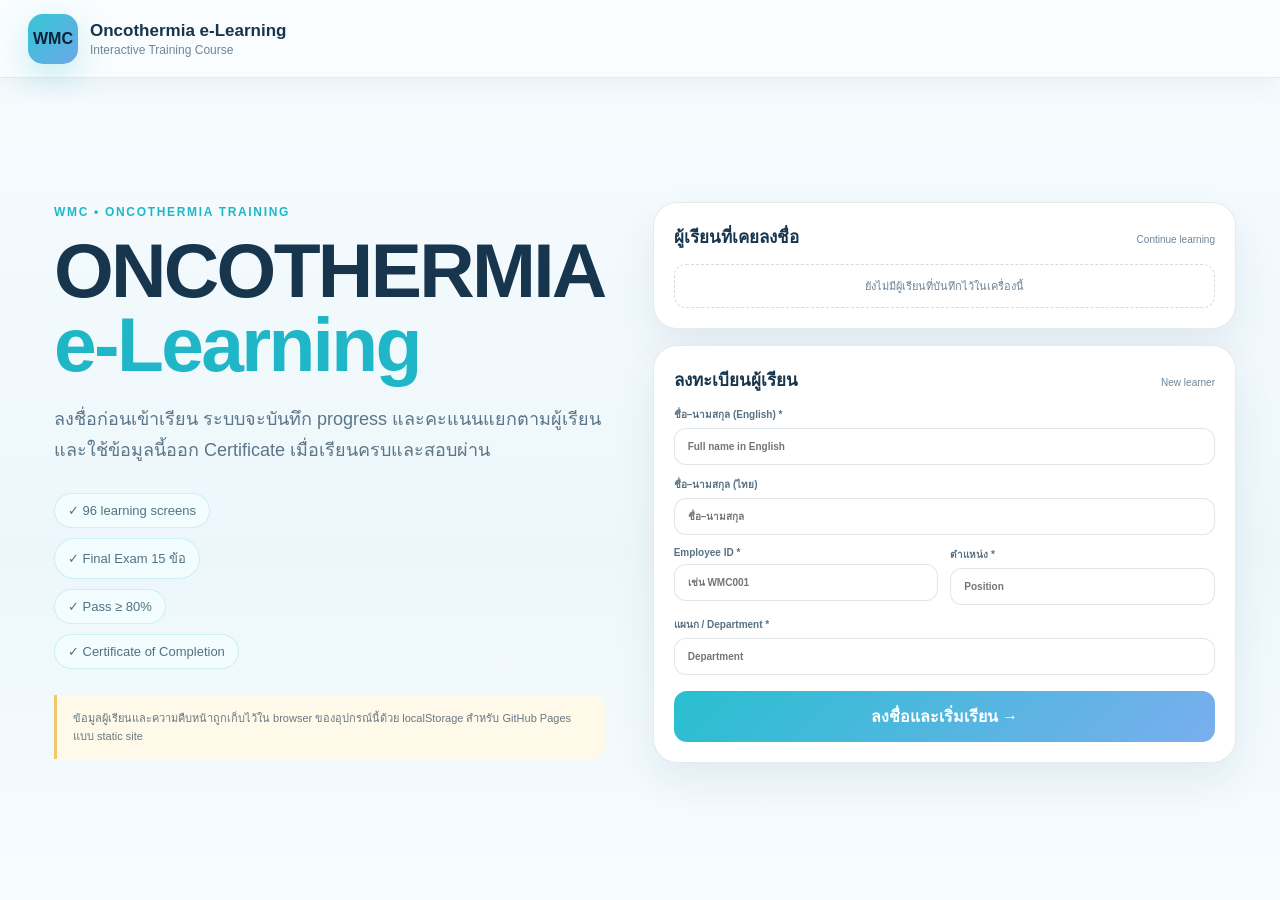
==== commit fbbc75b0: "vdo" ====
--- a/index.html
+++ b/index.html
@@ -5,7 +5,7 @@
   <meta name="viewport" content="width=device-width, initial-scale=1, viewport-fit=cover">
   <meta name="theme-color" content="#f6fbfe">
   <title>Oncothermia e-Learning | WMC</title>
-  <link rel="stylesheet" href="styles.css?v=18.0">
+  <link rel="stylesheet" href="styles.css?v=23.0">
 </head>
 <body class="signedOut">
 <div id="app">
@@ -40,7 +40,7 @@
         <h1>ONCOTHERMIA<br><span>e‑Learning</span></h1>
         <p>ลงชื่อก่อนเข้าเรียน ระบบจะบันทึก progress และคะแนนแยกตามผู้เรียน และใช้ข้อมูลนี้ออก Certificate เมื่อเรียนครบและสอบผ่าน</p>
         <div class="signinFeatures">
-          <span>✓ 90 learning screens</span>
+          <span>✓ 96 learning screens</span>
           <span>✓ Final Exam 15 ข้อ</span>
           <span>✓ Pass ≥ 80%</span>
           <span>✓ Certificate of Completion</span>
@@ -74,7 +74,7 @@
         <h1>ONCOTHERMIA<br><span>อองโคเทอร์เมียกับการรักษามะเร็ง</span></h1>
         <p>e‑Learning สร้างจาก PowerPoint ฉบับที่จัดรูปแบบเสร็จแล้ว โดยคงเนื้อหาและภาพต้นฉบับ พร้อมระบบติดตามความคืบหน้า แบบทดสอบ และ Certificate</p>
         <div class="welcomeLine">ยินดีต้อนรับ <b id="welcomeName"></b></div>
-        <div class="heroStats"><div><b>5</b><span>Lessons</span></div><div><b>90</b><span>Screens</span></div><div><b>15</b><span>Exam questions</span></div></div>
+        <div class="heroStats"><div><b>6</b><span>Lessons</span></div><div><b>96</b><span>Screens</span></div><div><b>15</b><span>Exam questions</span></div></div>
         <div class="heroButtons"><button class="primary" id="startBtn" type="button">เริ่มเรียน →</button><button id="resumeBtn" type="button">เรียนต่อจากล่าสุด</button></div>
       </div>
       <div class="heroImage"><img src="assets/slides/slide-001.png?v=7.0" alt="Oncothermia course cover"></div>
@@ -140,7 +140,7 @@
   </main>
 </div>
 <div class="toast" id="toast"></div>
-<script src="course-data.js?v=18.0"></script>
-<script src="app.js?v=18.0"></script>
+<script src="course-data.js?v=23.0"></script>
+<script src="app.js?v=23.0"></script>
 </body>
 </html>
--- a/styles.css
+++ b/styles.css
@@ -470,3 +470,87 @@
     max-height:44%!important;
   }
 }
+
+
+/* v19: one-page A4 landscape certificate printing */
+@page {
+  size: A4 landscape;
+  margin: 0;
+}
+@media print {
+  html, body {
+    width: 297mm !important;
+    height: 210mm !important;
+    margin: 0 !important;
+    padding: 0 !important;
+    overflow: hidden !important;
+    background: #fff !important;
+  }
+  body {
+    -webkit-print-color-adjust: exact !important;
+    print-color-adjust: exact !important;
+  }
+  .topbar,
+  .certTools,
+  #certLocked,
+  .toast,
+  #signinView,
+  #homeView,
+  #courseView,
+  #examView {
+    display: none !important;
+  }
+  #app,
+  main,
+  #certView,
+  #certReady {
+    display: block !important;
+    width: 297mm !important;
+    height: 210mm !important;
+    min-height: 0 !important;
+    max-width: none !important;
+    margin: 0 !important;
+    padding: 0 !important;
+    background: #fff !important;
+    overflow: hidden !important;
+  }
+  #certView {
+    position: fixed !important;
+    inset: 0 !important;
+  }
+  #certificate.certSource {
+    position: absolute !important;
+    left: 8.5mm !important;
+    top: 0 !important;
+    width: 280mm !important;
+    height: 210mm !important;
+    max-width: 280mm !important;
+    max-height: 210mm !important;
+    aspect-ratio: auto !important;
+    margin: 0 !important;
+    padding: 0 !important;
+    border: 0 !important;
+    outline: 0 !important;
+    box-shadow: none !important;
+    overflow: hidden !important;
+    page-break-before: avoid !important;
+    page-break-after: avoid !important;
+    page-break-inside: avoid !important;
+    break-before: avoid-page !important;
+    break-after: avoid-page !important;
+    break-inside: avoid-page !important;
+  }
+  .certSourceBg {
+    width: 100% !important;
+    height: 100% !important;
+    object-fit: fill !important;
+  }
+}
+
+
+/* v20: practical training video screens */
+.practicalVideoWrap{position:relative!important;background:#f6fbfe!important;padding:18px!important}
+.practicalVideo{display:block;width:100%!important;height:100%!important;max-width:100%!important;max-height:100%!important;object-fit:contain!important;background:#000;border-radius:14px;box-shadow:0 12px 34px rgba(17,64,100,.12)}
+.practicalVideoBadge{position:absolute;left:32px;top:30px;display:flex;flex-direction:column;gap:2px;background:rgba(255,255,255,.92);color:#17354d;border:1px solid rgba(23,53,77,.12);border-radius:12px;padding:8px 12px;box-shadow:0 8px 22px rgba(17,64,100,.10);pointer-events:none;backdrop-filter:blur(8px)}
+.practicalVideoBadge b{font-size:12px;color:#149bab}.practicalVideoBadge span{font-size:10px;color:#607889}
+@media(max-width:650px){.practicalVideoWrap{padding:6px!important}.practicalVideoBadge{left:14px;top:14px;padding:6px 9px}.practicalVideoBadge b{font-size:10px}.practicalVideoBadge span{font-size:8px}}
